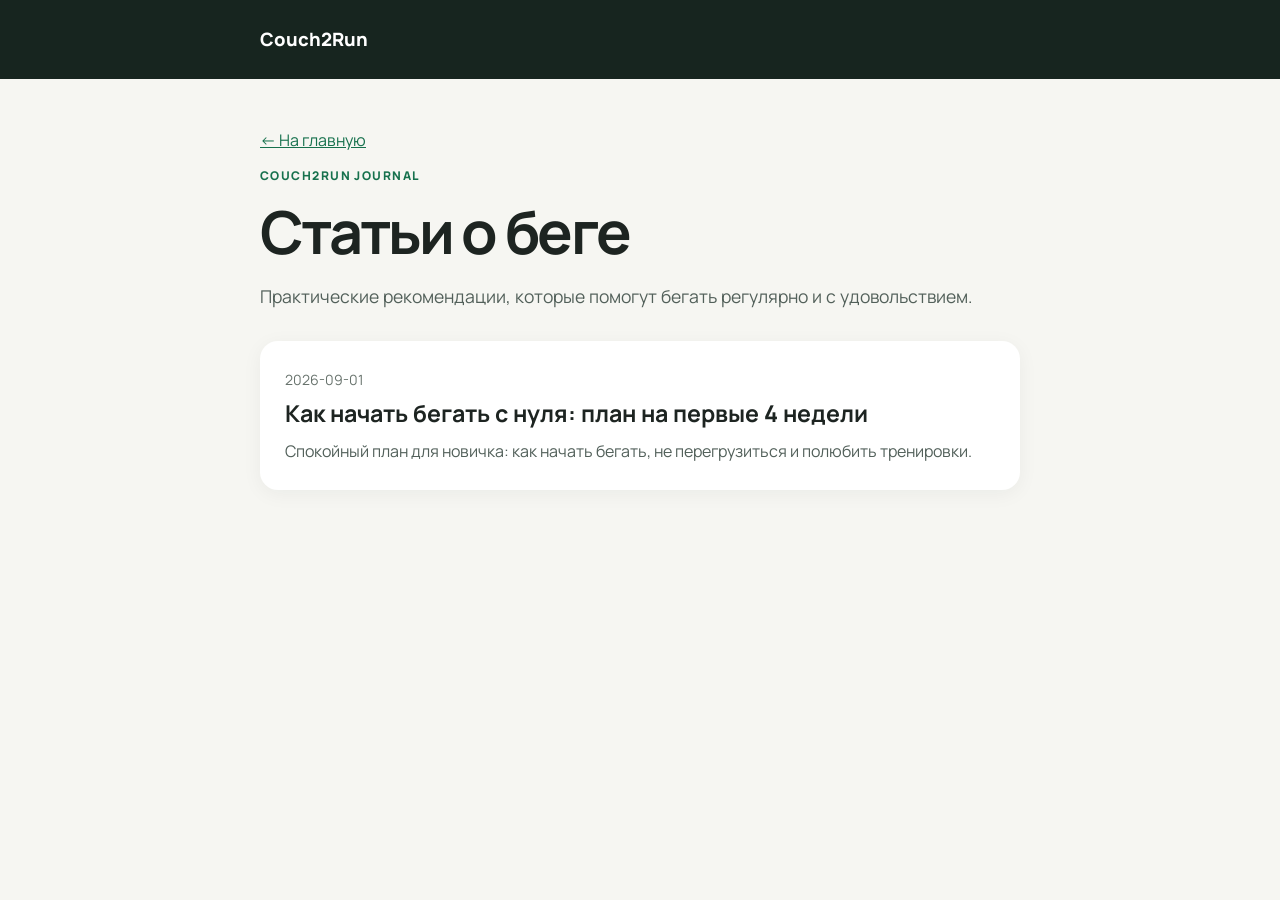
==== blog/index.html @ 9c8aee02 "Initial Couch2Run landing site" ====
<!doctype html>
<html lang="ru">
<head>
  <meta charset="UTF-8">
  <meta name="viewport" content="width=device-width, initial-scale=1.0">
  <title>Статьи о беге | Couch2Run</title>
  <meta name="description" content="Практические статьи Couch2Run о беге и тренировках.">
  <link rel="icon" href="../assets/favicon.svg" type="image/svg+xml">
  <link rel="preconnect" href="https://fonts.googleapis.com">
  <link rel="preconnect" href="https://fonts.gstatic.com" crossorigin>
  <link href="https://fonts.googleapis.com/css2?family=Manrope:wght@500;600;700;800&display=swap" rel="stylesheet">
  <link rel="stylesheet" href="../blog.css">
</head>
<body>
  <header class="blog-header"><div class="blog-header__inner"><a class="blog-logo" href="../index.html">Couch2Run</a></div></header>
  <main class="blog-main"><a href="../index.html">← На главную</a><p class="blog-kicker">COUCH2RUN JOURNAL</p><h1>Статьи о беге</h1><p class="blog-lead">Практические рекомендации, которые помогут бегать регулярно и с удовольствием.</p><section class="article-list"><a class="article-card" href="kak-nachat-begat-s-nulya/"><span class="blog-date">2026-09-01</span><h2>Как начать бегать с нуля: план на первые 4 недели</h2><p>Спокойный план для новичка: как начать бегать, не перегрузиться и полюбить тренировки.</p></a></section></main>
</body>
</html>
---- blog.css ----
:root { color-scheme: light; }
* { box-sizing: border-box; }
body { margin: 0; background: #f6f6f2; color: #1d2421; font-family: Manrope, Arial, sans-serif; line-height: 1.7; }
a { color: #16714d; }
.blog-header { padding: 24px; background: #17251f; color: #fff; }
.blog-header__inner, .blog-main { width: min(100% - 40px, 760px); margin: 0 auto; }
.blog-header a { color: inherit; text-decoration: none; }
.blog-logo { font-size: 1.15rem; font-weight: 800; }
.blog-main { padding: 48px 0 72px; }
.blog-kicker { color: #16714d; font-size: .75rem; font-weight: 800; letter-spacing: .12em; }
h1 { margin: 10px 0 16px; font-size: clamp(2rem, 6vw, 3.7rem); line-height: 1.1; letter-spacing: -.045em; }
h2 { margin: 42px 0 12px; font-size: 1.45rem; line-height: 1.25; }
.blog-lead { color: #52605a; font-size: 1.1rem; }
.blog-date { color: #68736d; font-size: .88rem; }
.article { margin-top: 34px; font-size: 1rem; }
.article li + li { margin-top: 7px; }
.article-cta { margin-top: 45px; padding: 24px; border-radius: 18px; background: #dceee2; font-weight: 700; }
.article-list { display: grid; gap: 16px; margin-top: 30px; }
.article-card { display: block; padding: 25px; border-radius: 18px; background: #fff; color: inherit; text-decoration: none; box-shadow: 0 4px 20px #17251f0d; }
.article-card:hover { transform: translateY(-2px); }
.article-card h2 { margin: 5px 0 10px; }
.article-card p { margin: 0; color: #52605a; }
@media (max-width: 560px) { .blog-main { padding-top: 32px; } }
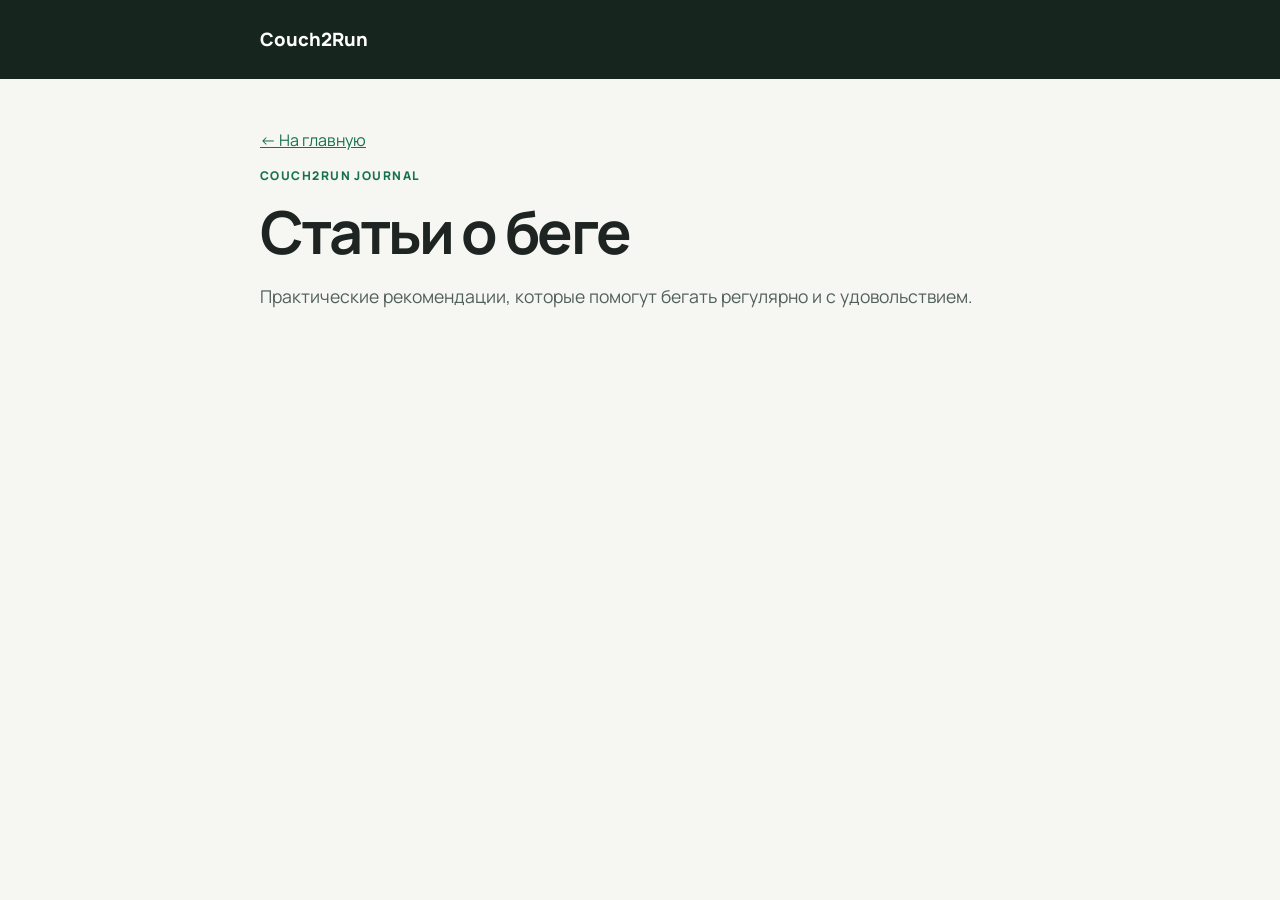
==== commit 08ba7663: "Unpublish beginner running article" ====
--- a/blog/index.html
+++ b/blog/index.html
@@ -10,9 +10,21 @@
   <link rel="preconnect" href="https://fonts.gstatic.com" crossorigin>
   <link href="https://fonts.googleapis.com/css2?family=Manrope:wght@500;600;700;800&display=swap" rel="stylesheet">
   <link rel="stylesheet" href="../blog.css">
+  <!-- Yandex.Metrika counter -->
+  <script type="text/javascript">
+    (function(m,e,t,r,i,k,a){
+      m[i]=m[i]||function(){(m[i].a=m[i].a||[]).push(arguments)};
+      m[i].l=1*new Date();
+      for (var j = 0; j < document.scripts.length; j++) { if (document.scripts[j].src === r) { return; } }
+      k=e.createElement(t),a=e.getElementsByTagName(t)[0],k.async=1,k.src=r,a.parentNode.insertBefore(k,a)
+    })(window, document, "script", "https://mc.yandex.ru/metrika/tag.js?id=112170318", "ym");
+    ym(112170318, "init", { ssr: true, webvisor: true, clickmap: true, ecommerce: "dataLayer", referrer: document.referrer, url: location.href, accurateTrackBounce: true, trackLinks: true });
+  </script>
+  <!-- /Yandex.Metrika counter -->
 </head>
 <body>
+  <noscript><div><img src="https://mc.yandex.ru/watch/112170318" style="position:absolute; left:-9999px;" alt=""></div></noscript>
   <header class="blog-header"><div class="blog-header__inner"><a class="blog-logo" href="../index.html">Couch2Run</a></div></header>
-  <main class="blog-main"><a href="../index.html">← На главную</a><p class="blog-kicker">COUCH2RUN JOURNAL</p><h1>Статьи о беге</h1><p class="blog-lead">Практические рекомендации, которые помогут бегать регулярно и с удовольствием.</p><section class="article-list"><a class="article-card" href="kak-nachat-begat-s-nulya/"><span class="blog-date">2026-09-01</span><h2>Как начать бегать с нуля: план на первые 4 недели</h2><p>Спокойный план для новичка: как начать бегать, не перегрузиться и полюбить тренировки.</p></a></section></main>
+  <main class="blog-main"><a href="../index.html">← На главную</a><p class="blog-kicker">COUCH2RUN JOURNAL</p><h1>Статьи о беге</h1><p class="blog-lead">Практические рекомендации, которые помогут бегать регулярно и с удовольствием.</p><section class="article-list"></section></main>
 </body>
 </html>
